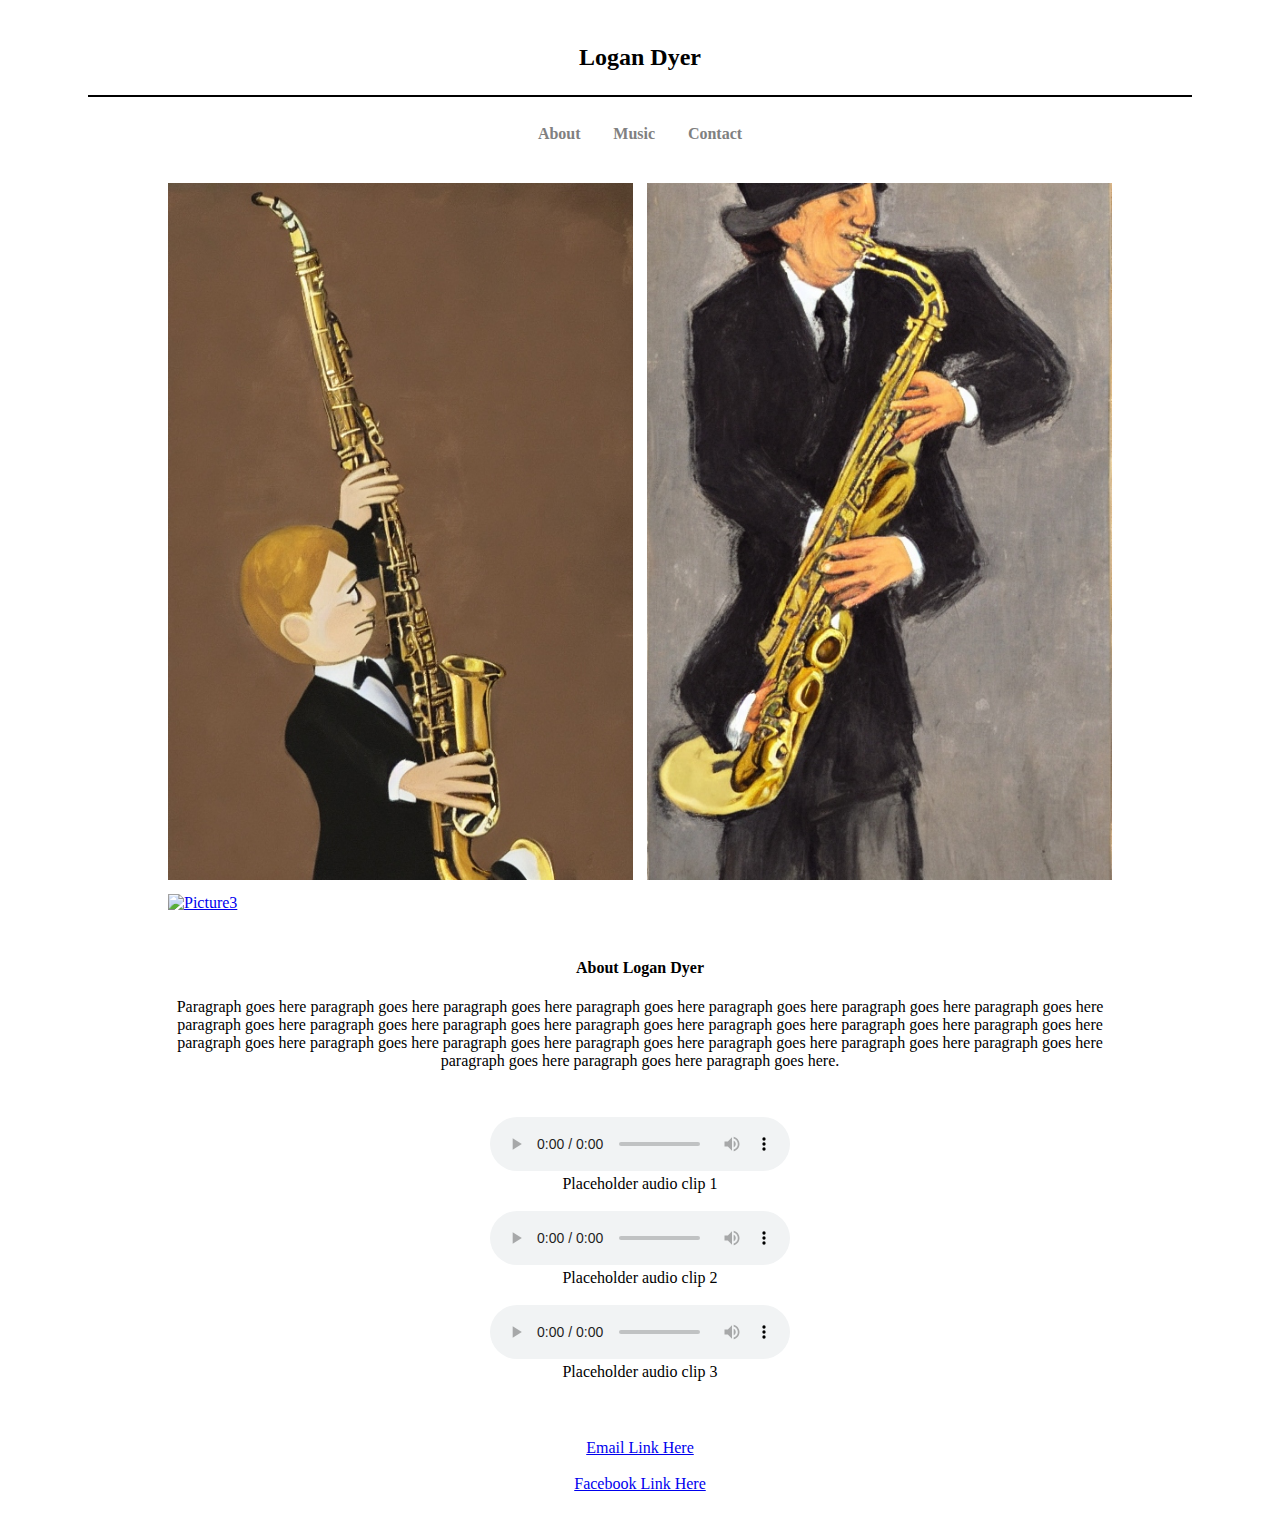
==== index.html @ af30a471 "Add files via upload" ====
<!--  Logan Dyer website
	  by Eric Joest, Jan 2023
-->

<!DOCTYPE html>
<html lang="en">
<head>
	<link rel="stylesheet" href="css/loganstyle.css">
	<title>Logan Dyer</title>
	<meta charset="utf-8">
	<meta name="viewport" content="width=device-width, initial-scale=1">
	<meta name="description" content="Logan Dyer, provider of music">
</head>

<body>

	<div id="container">

	<header>
		<h2 class="banner">Logan Dyer</h2>	
	</header>
	
	<nav>
		<ul>
			<li><a href="index.html#about">About</a></li>
			<li><a href="index.html#music">Music</a></li>
			<li><a href="index.html#contact">Contact</a></li>
		</ul>
	</nav>
	
	<main>
		<div class="pic1-wrapper">
			<a href="images/sax1.jpg"><img class="narrow-pic" src="images/sax1.jpg" alt="Picture 1"></a>
		</div>
		
		<div class="pic2-wrapper">
			<a href="images/sax2.jpg"><img class="narrow-pic" src="images/sax2.jpg" alt="Picture2"></a>
		</div>

		<div class="pic3-wrapper">
			<a href="images/sax3.jpg"><img class="wide-pic" src="images/sax3.jpg" alt="Picture3"></a>
		</div>
		
		<div class="paragraph-wrapper" id="about">
			<h4>About Logan Dyer</h4>
			<p>Paragraph goes here paragraph goes here paragraph goes here paragraph goes here
			 paragraph goes here paragraph goes here paragraph goes here paragraph goes here
			  paragraph goes here paragraph goes here paragraph goes here paragraph goes here
			   paragraph goes here paragraph goes here paragraph goes here paragraph goes here
			    paragraph goes here paragraph goes here paragraph goes here paragraph goes here
				 paragraph goes here paragraph goes here paragraph goes here paragraph goes here.</p>
		</div>
		
		<div class="audio-wrapper" id="music">
			<audio controls>
				<source src="audio/clip1.mp3" type="audio/mp3">
				<p>Placeholder audio clip 1</p>
			</audio>
			<br>Placeholder audio clip 1<br><br>

			<audio controls>
				<source src="audio/clip2.mp3" type="audio/mp3">
				<p>Placeholder audio clip 2</p>
			</audio>
			<br>Placeholder audio clip 2<br><br>

			<audio controls>
				<source src="audio/clip3.mp3" type="audio/mp3">
				<p>Placeholder audio clip 3</p>
			</audio>
			<br>Placeholder audio clip 3<br><br>
		</div>
	</main>

	<footer>
		<a id="contact" href="mailto:logansemail@gmail.com">Email Link Here</a><br><br>
		<a href="mailto:logansemail@gmail.com">Facebook Link Here</a>
	</footer>

	</div>
	
</body>
</html>
---- css/loganstyle.css ----
/*  Logan Dyer website
	by Eric Joest, Jan 2023
*/

body {
	background-color: #FFFFFF;	
}

img {
	width: 100%;
	object-fit: contain;
}

iframe {
	border: none;
}

#contact {
	active: false;
}

.pic1-wrapper {
	float: right;
	display: block;
	width: 49.25%;
	margin-bottom: 1%;
}

.pic2-wrapper {
	display: block;
	width: 49.25%;
	margin-bottom: 1%;
}

.pic3-wrapper {
	display: block;
	width: 100%;
	margin-bottom: 5%;
}

.audio-wrapper {
	width: 100%;
	text-align: center;
}

.paragraph-wrapper {
	width: 100%;
	text-align: center;
	margin-bottom: 5%;
}
	
.banner {
	border-bottom: solid 0.05em;
	padding-bottom: .5em;
	margin-bottom: .5em;
}

.wide-pic {
	display: block;
	width: 100%;
}

#container {
	width: 100%;
	margin-left: auto;
	margin-right: auto;
	margin-bottom: 2em;
}

header {
	font-family: Georgia, "Times New Roman", sans-serif;
	background-color: #FFFFFF;
	text-align: center;
}

nav {
	font-family: Georgia, "Times New Roman", sans-serif;
	font-size: 1em;
	font-weight: bold;
	text-align: center;
}

nav ul {
	padding: 0;
	margin-top: 0.5em;
	margin-bottom: 0.5em;
}

nav li {
	list-style-type: none;
	margin: 0.4em;
	padding: 0.5em;
	display: inline;
}

nav li a {
	color: #808080;
	text-decoration: none;
}

nav li a:link {
	color: #808080;
}


main {
	display: block;
	font-family: Georgia, "Times New Roman", sans-serif;
	font-size: 1em;
	margin-top: 0.2em;
	padding: 0.5em;
}

footer {
	font-size: .1.5em;
	text-align: center;
	margin-top: 2em;
}

a:active, a:focus {
  outline: 0;
  border: none;
  -moz-outline-style: none;
}

/* Media query for tablet/small desktop window  
	Adds whitespace to sides and hover to menu
*/
@media only screen and (min-width: 600px) {

	main {
		padding-top: 2em;
		padding-left: 10em;
		padding-right: 10em;
	}
	
	header {
		padding-left: 5em;
		padding-right: 5em;
		padding-top: 1em;
		padding-bottom: .5em;
	}
	
	.banner {
		border-bottom: solid 0.1em;	
		padding-bottom: 1em;			
	}
	
	nav li a:hover {
		color: #000000;
		font-size: 1.1em;
	}
}

/* media query for desktop viewport 
@media only screen and (min-width: 1700px) {
	main {
		padding-top: 2em;
		padding-left: 15em;
		padding-right: 15em;
	}
	
	header {
		padding-left: 10em;
		padding-right: 10em;
		padding-top: 1em;
		padding-bottom: .5em;
	}
	
}
*/
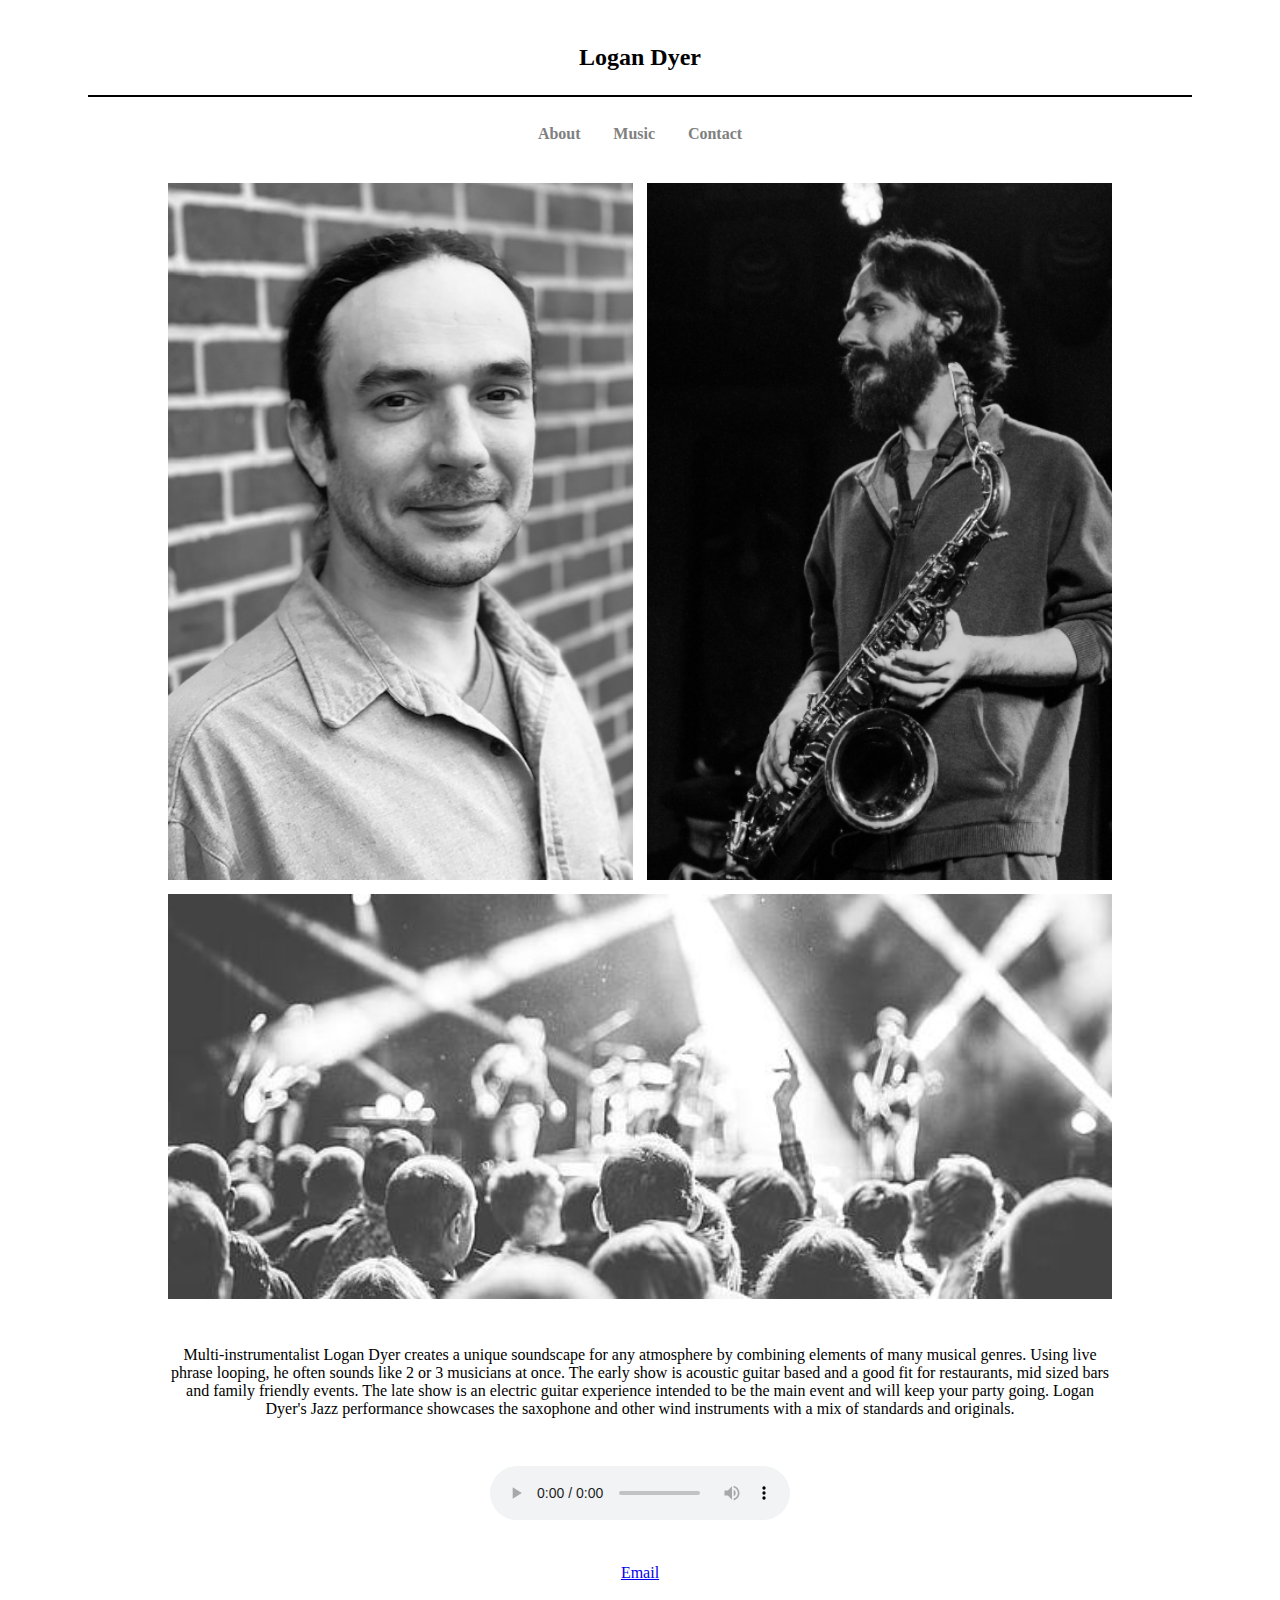
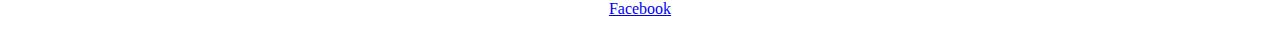
==== commit 4f959897: "Add files via upload" ====
--- a/index.html
+++ b/index.html
@@ -30,51 +30,32 @@
 	
 	<main>
 		<div class="pic1-wrapper">
-			<a href="images/sax1.jpg"><img class="narrow-pic" src="images/sax1.jpg" alt="Picture 1"></a>
+			<a href="images/4.png"><img class="narrow-pic" src="images/4.png" alt="Picture 1"></a>
 		</div>
 		
 		<div class="pic2-wrapper">
-			<a href="images/sax2.jpg"><img class="narrow-pic" src="images/sax2.jpg" alt="Picture2"></a>
+			<a href="images/1.jpg"><img class="narrow-pic" src="images/1.jpg" alt="Picture2"></a>
 		</div>
 
 		<div class="pic3-wrapper">
-			<a href="images/sax3.jpg"><img class="wide-pic" src="images/sax3.jpg" alt="Picture3"></a>
+			<a href="images/wide_crowd_cropped.jpg"><img class="wide-pic" src="images/wide_crowd_cropped.jpg" alt="Picture3"></a>
 		</div>
 		
 		<div class="paragraph-wrapper" id="about">
-			<h4>About Logan Dyer</h4>
-			<p>Paragraph goes here paragraph goes here paragraph goes here paragraph goes here
-			 paragraph goes here paragraph goes here paragraph goes here paragraph goes here
-			  paragraph goes here paragraph goes here paragraph goes here paragraph goes here
-			   paragraph goes here paragraph goes here paragraph goes here paragraph goes here
-			    paragraph goes here paragraph goes here paragraph goes here paragraph goes here
-				 paragraph goes here paragraph goes here paragraph goes here paragraph goes here.</p>
+			<p>Multi-instrumentalist Logan Dyer creates a unique soundscape for any atmosphere by combining elements of many musical genres.  Using live phrase looping, he often sounds like 2 or 3 musicians at once.  The early show is acoustic guitar based and a good fit for restaurants,  mid sized bars and family friendly events.  The late show is an electric guitar experience intended to be the main event and will keep your party going.  Logan Dyer's Jazz performance showcases the saxophone and other wind instruments with a mix of standards and originals.</p>
 		</div>
 		
 		<div class="audio-wrapper" id="music">
 			<audio controls>
 				<source src="audio/clip1.mp3" type="audio/mp3">
-				<p>Placeholder audio clip 1</p>
+				<p>clip 1</p>
 			</audio>
-			<br>Placeholder audio clip 1<br><br>
-
-			<audio controls>
-				<source src="audio/clip2.mp3" type="audio/mp3">
-				<p>Placeholder audio clip 2</p>
-			</audio>
-			<br>Placeholder audio clip 2<br><br>
-
-			<audio controls>
-				<source src="audio/clip3.mp3" type="audio/mp3">
-				<p>Placeholder audio clip 3</p>
-			</audio>
-			<br>Placeholder audio clip 3<br><br>
 		</div>
 	</main>
 
 	<footer>
-		<a id="contact" href="mailto:logansemail@gmail.com">Email Link Here</a><br><br>
-		<a href="mailto:logansemail@gmail.com">Facebook Link Here</a>
+		<a id="contact" href="mailto:musicalinstrument@yahoo.com">Email</a><br><br>
+		<a href="https://www.facebook.com/LoganDyerJazz?mibextid=LQQJ4d" target="_blank" rel="noopener noreferrer">Facebook</a>
 	</footer>
 
 	</div>
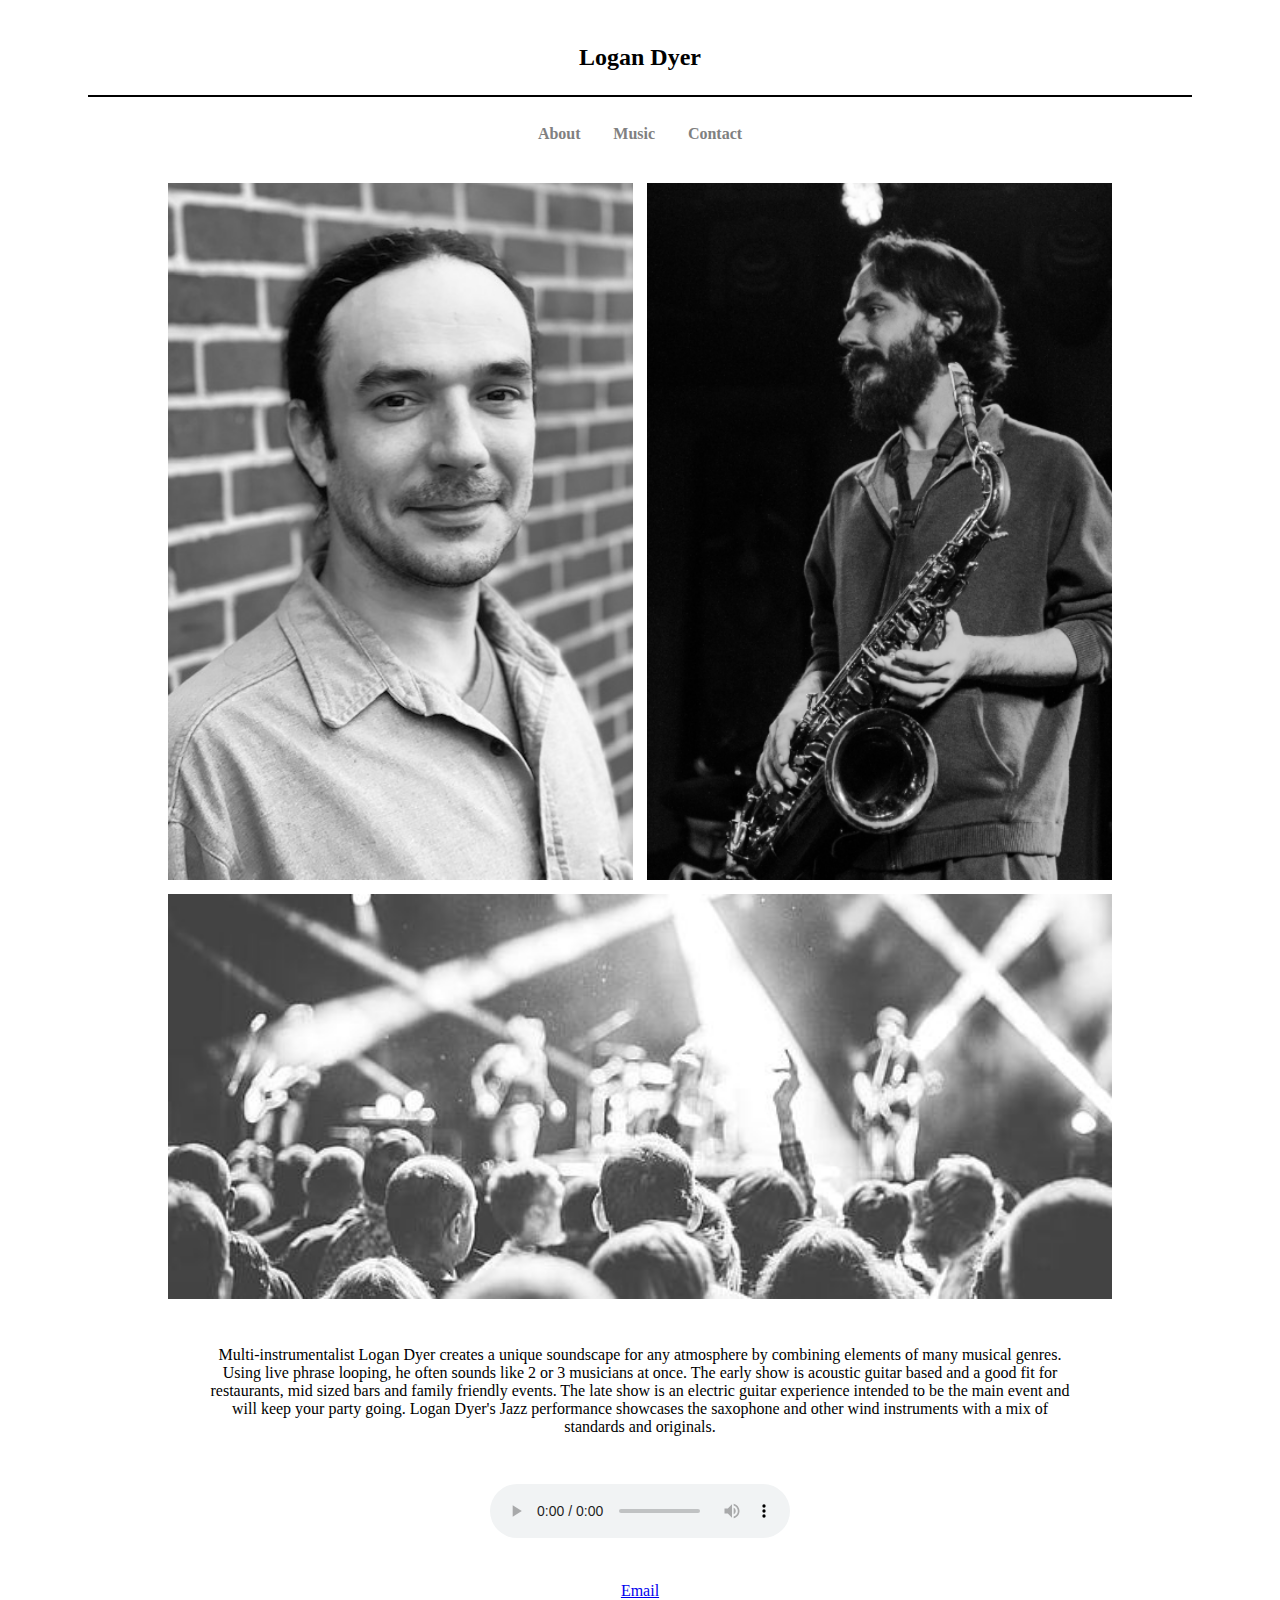
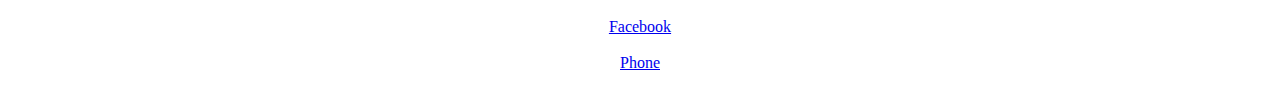
==== commit bd278bfc: "Add files via upload" ====
--- a/index.html
+++ b/index.html
@@ -6,7 +6,7 @@
 <html lang="en">
 <head>
 	<link rel="stylesheet" href="css/loganstyle.css">
-	<title>Logan Dyer</title>
+	<title>Logan Dyer Music</title>
 	<meta charset="utf-8">
 	<meta name="viewport" content="width=device-width, initial-scale=1">
 	<meta name="description" content="Logan Dyer, provider of music">
@@ -30,15 +30,15 @@
 	
 	<main>
 		<div class="pic1-wrapper">
-			<a href="images/4.png"><img class="narrow-pic" src="images/4.png" alt="Picture 1"></a>
+			<a href="photos.html#slide-2"><img class="narrow-pic" src="images/4.png" alt="Picture 2"></a>
 		</div>
 		
 		<div class="pic2-wrapper">
-			<a href="images/1.jpg"><img class="narrow-pic" src="images/1.jpg" alt="Picture2"></a>
+			<a href="photos.html#slide-1"><img class="narrow-pic" src="images/1.jpg" alt="Picture 1"></a>
 		</div>
 
 		<div class="pic3-wrapper">
-			<a href="images/wide_crowd_cropped.jpg"><img class="wide-pic" src="images/wide_crowd_cropped.jpg" alt="Picture3"></a>
+			<a href="photos.html#slide-3"><img class="wide-pic" src="images/wide_crowd_cropped.jpg" alt="Picture 3"></a>
 		</div>
 		
 		<div class="paragraph-wrapper" id="about">
@@ -55,7 +55,8 @@
 
 	<footer>
 		<a id="contact" href="mailto:musicalinstrument@yahoo.com">Email</a><br><br>
-		<a href="https://www.facebook.com/LoganDyerJazz?mibextid=LQQJ4d" target="_blank" rel="noopener noreferrer">Facebook</a>
+		<a href="https://www.facebook.com/LoganDyerJazz?mibextid=LQQJ4d" target="_blank" rel="noopener noreferrer">Facebook</a><br><br>
+		<a href="tel:812-453-0129">Phone</a>
 	</footer>
 
 	</div>
--- a/css/loganstyle.css
+++ b/css/loganstyle.css
@@ -9,10 +9,6 @@
 img {
 	width: 100%;
 	object-fit: contain;
-}
-
-iframe {
-	border: none;
 }
 
 #contact {
@@ -47,6 +43,11 @@
 	width: 100%;
 	text-align: center;
 	margin-bottom: 5%;
+}
+
+.paragraph-wrapper p {
+	padding-left: 2em;
+	padding-right: 2em;
 }
 	
 .banner {
@@ -123,6 +124,11 @@
   -moz-outline-style: none;
 }
 
+nav li a:hover, a:active {
+	color: #000000;
+	font-size: 1.1em;
+}
+
 /* Media query for tablet/small desktop window  
 	Adds whitespace to sides and hover to menu
 */
@@ -146,13 +152,10 @@
 		padding-bottom: 1em;			
 	}
 	
-	nav li a:hover {
-		color: #000000;
-		font-size: 1.1em;
-	}
 }
 
-/* media query for desktop viewport 
+/* media query for desktop viewport -- might not use
+
 @media only screen and (min-width: 1700px) {
 	main {
 		padding-top: 2em;
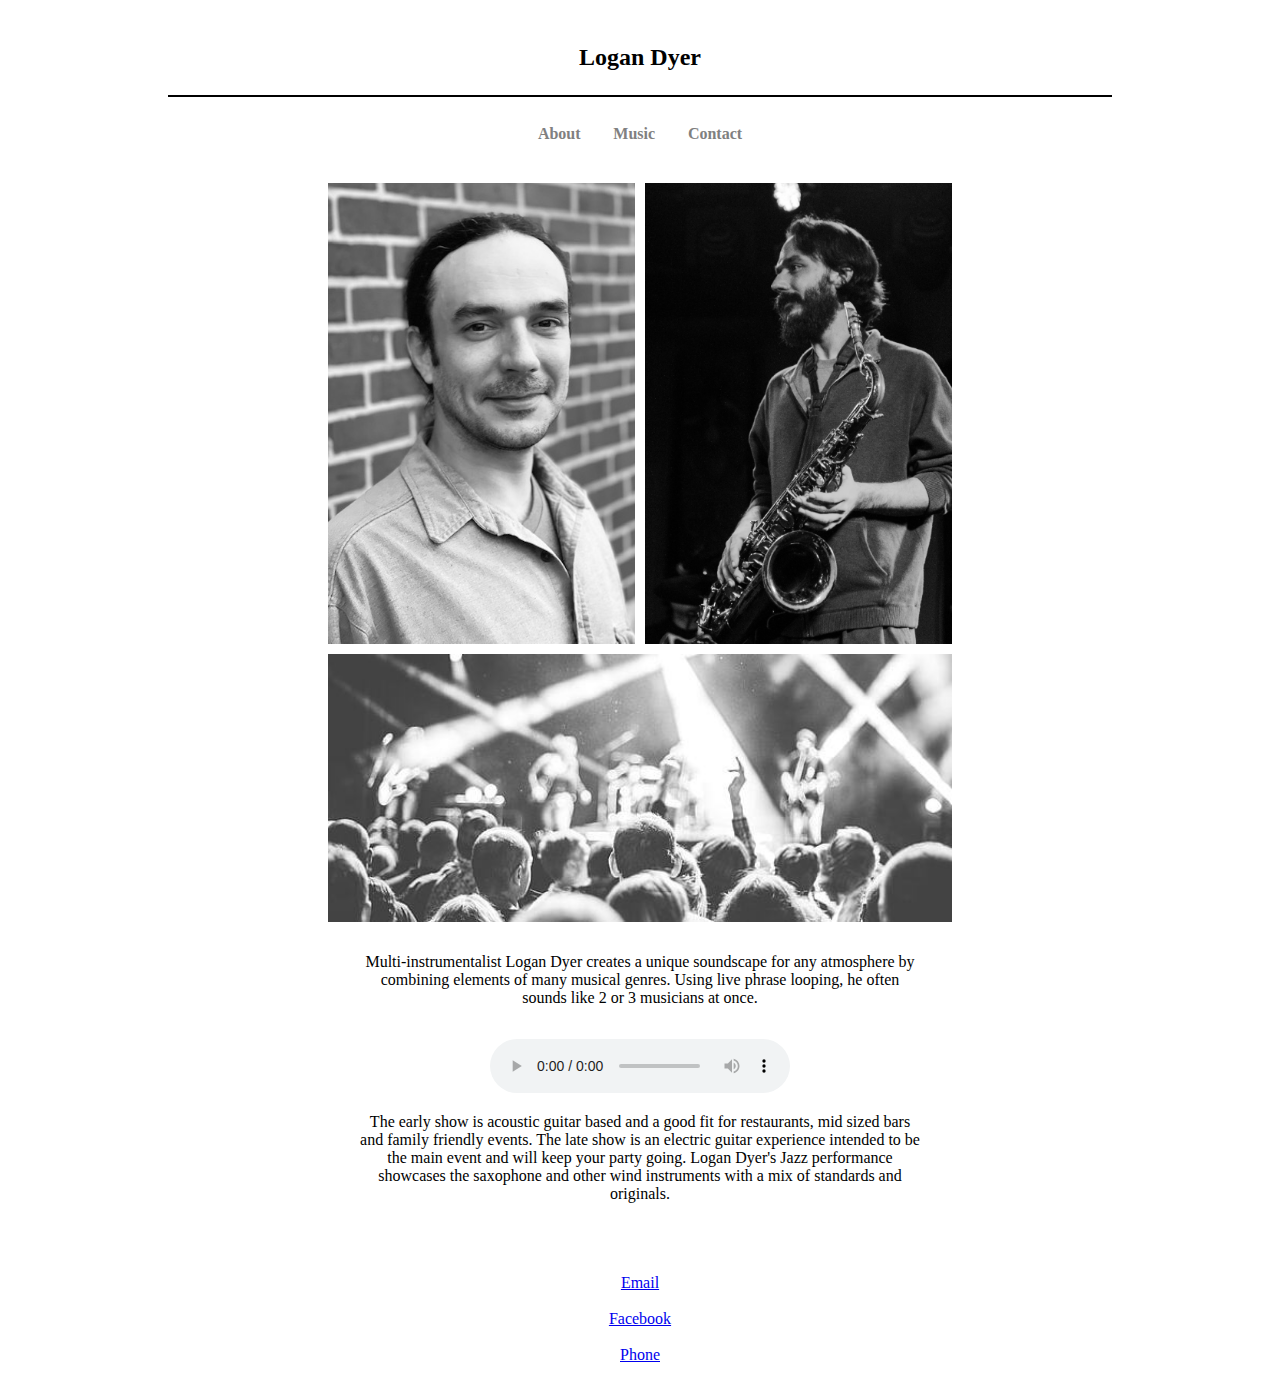
==== commit ece999d3: "Add files via upload" ====
--- a/index.html
+++ b/index.html
@@ -30,19 +30,19 @@
 	
 	<main>
 		<div class="pic1-wrapper">
-			<a href="photos.html#slide-2"><img class="narrow-pic" src="images/4.png" alt="Picture 2"></a>
+			<img class="narrow-pic" src="images/4.png" alt="Picture 2">
 		</div>
 		
 		<div class="pic2-wrapper">
-			<a href="photos.html#slide-1"><img class="narrow-pic" src="images/1.jpg" alt="Picture 1"></a>
+			<img class="narrow-pic" src="images/1.jpg" alt="Picture 1">
 		</div>
 
 		<div class="pic3-wrapper">
-			<a href="photos.html#slide-3"><img class="wide-pic" src="images/wide_crowd_cropped.jpg" alt="Picture 3"></a>
+			<img class="wide-pic" src="images/wide_crowd_cropped.jpg" alt="Picture 3">
 		</div>
 		
 		<div class="paragraph-wrapper" id="about">
-			<p>Multi-instrumentalist Logan Dyer creates a unique soundscape for any atmosphere by combining elements of many musical genres.  Using live phrase looping, he often sounds like 2 or 3 musicians at once.  The early show is acoustic guitar based and a good fit for restaurants,  mid sized bars and family friendly events.  The late show is an electric guitar experience intended to be the main event and will keep your party going.  Logan Dyer's Jazz performance showcases the saxophone and other wind instruments with a mix of standards and originals.</p>
+			<p>Multi-instrumentalist Logan Dyer creates a unique soundscape for any atmosphere by combining elements of many musical genres.  Using live phrase looping, he often sounds like 2 or 3 musicians at once.</p>
 		</div>
 		
 		<div class="audio-wrapper" id="music">
@@ -50,6 +50,10 @@
 				<source src="audio/clip1.mp3" type="audio/mp3">
 				<p>clip 1</p>
 			</audio>
+		</div>
+		
+		<div class="paragraph-wrapper">
+			<p>The early show is acoustic guitar based and a good fit for restaurants,  mid sized bars and family friendly events.  The late show is an electric guitar experience intended to be the main event and will keep your party going.  Logan Dyer's Jazz performance showcases the saxophone and other wind instruments with a mix of standards and originals.</p>
 		</div>
 	</main>
 
--- a/css/loganstyle.css
+++ b/css/loganstyle.css
@@ -4,6 +4,10 @@
 
 body {
 	background-color: #FFFFFF;	
+}
+
+html {
+	scroll-behavior: smooth;
 }
 
 img {
@@ -129,10 +133,11 @@
 	font-size: 1.1em;
 }
 
+
 /* Media query for tablet/small desktop window  
-	Adds whitespace to sides and hover to menu
+	Adds whitespace to sides
 */
-@media only screen and (min-width: 600px) {
+@media only screen and (min-width: 650px) {
 
 	main {
 		padding-top: 2em;
@@ -154,13 +159,13 @@
 	
 }
 
-/* media query for desktop viewport -- might not use
-
-@media only screen and (min-width: 1700px) {
+/* media query for small desktop viewport
+*/
+@media only screen and (min-width: 1200px) {
 	main {
 		padding-top: 2em;
-		padding-left: 15em;
-		padding-right: 15em;
+		padding-left: 20em;
+		padding-right: 20em;
 	}
 	
 	header {
@@ -171,5 +176,23 @@
 	}
 	
 }
+
+/* media query for large desktop viewport
 */
+@media only screen and (min-width: 1700px) {
+	main {
+		padding-top: 2em;
+		padding-left: 30em;
+		padding-right: 30em;
+	}
+	
+	header {
+		padding-left: 10em;
+		padding-right: 10em;
+		padding-top: 1em;
+		padding-bottom: .5em;
+	}
+	
+}
+
 	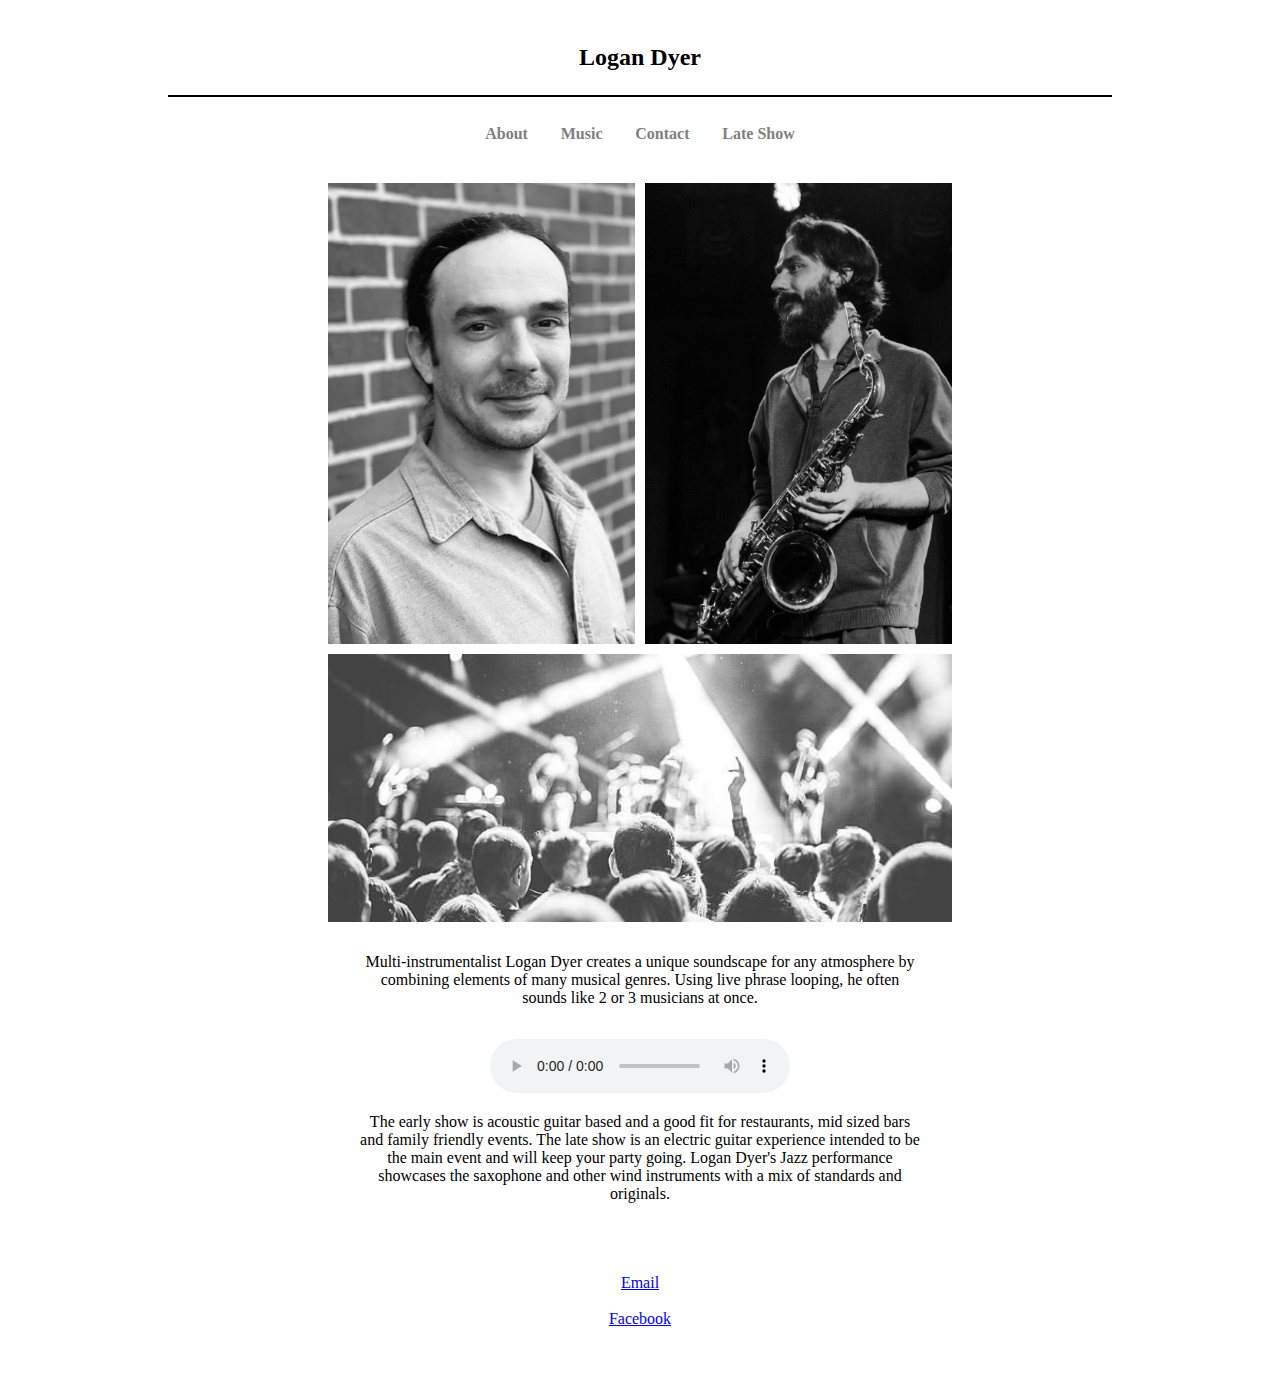
==== commit 0f5e84ee: "Add files via upload" ====
--- a/index.html
+++ b/index.html
@@ -25,6 +25,7 @@
 			<li><a href="index.html#about">About</a></li>
 			<li><a href="index.html#music">Music</a></li>
 			<li><a href="index.html#contact">Contact</a></li>
+			<li><a href="lateshow.html">Late Show</a></li>
 		</ul>
 	</nav>
 	
@@ -60,7 +61,6 @@
 	<footer>
 		<a id="contact" href="mailto:musicalinstrument@yahoo.com">Email</a><br><br>
 		<a href="https://www.facebook.com/LoganDyerJazz?mibextid=LQQJ4d" target="_blank" rel="noopener noreferrer">Facebook</a><br><br>
-		<a href="tel:812-453-0129">Phone</a>
 	</footer>
 
 	</div>
--- a/css/loganstyle.css
+++ b/css/loganstyle.css
@@ -134,7 +134,7 @@
 }
 
 
-/* Media query for tablet/small desktop window  
+/* Media query for tablet  
 	Adds whitespace to sides
 */
 @media only screen and (min-width: 650px) {
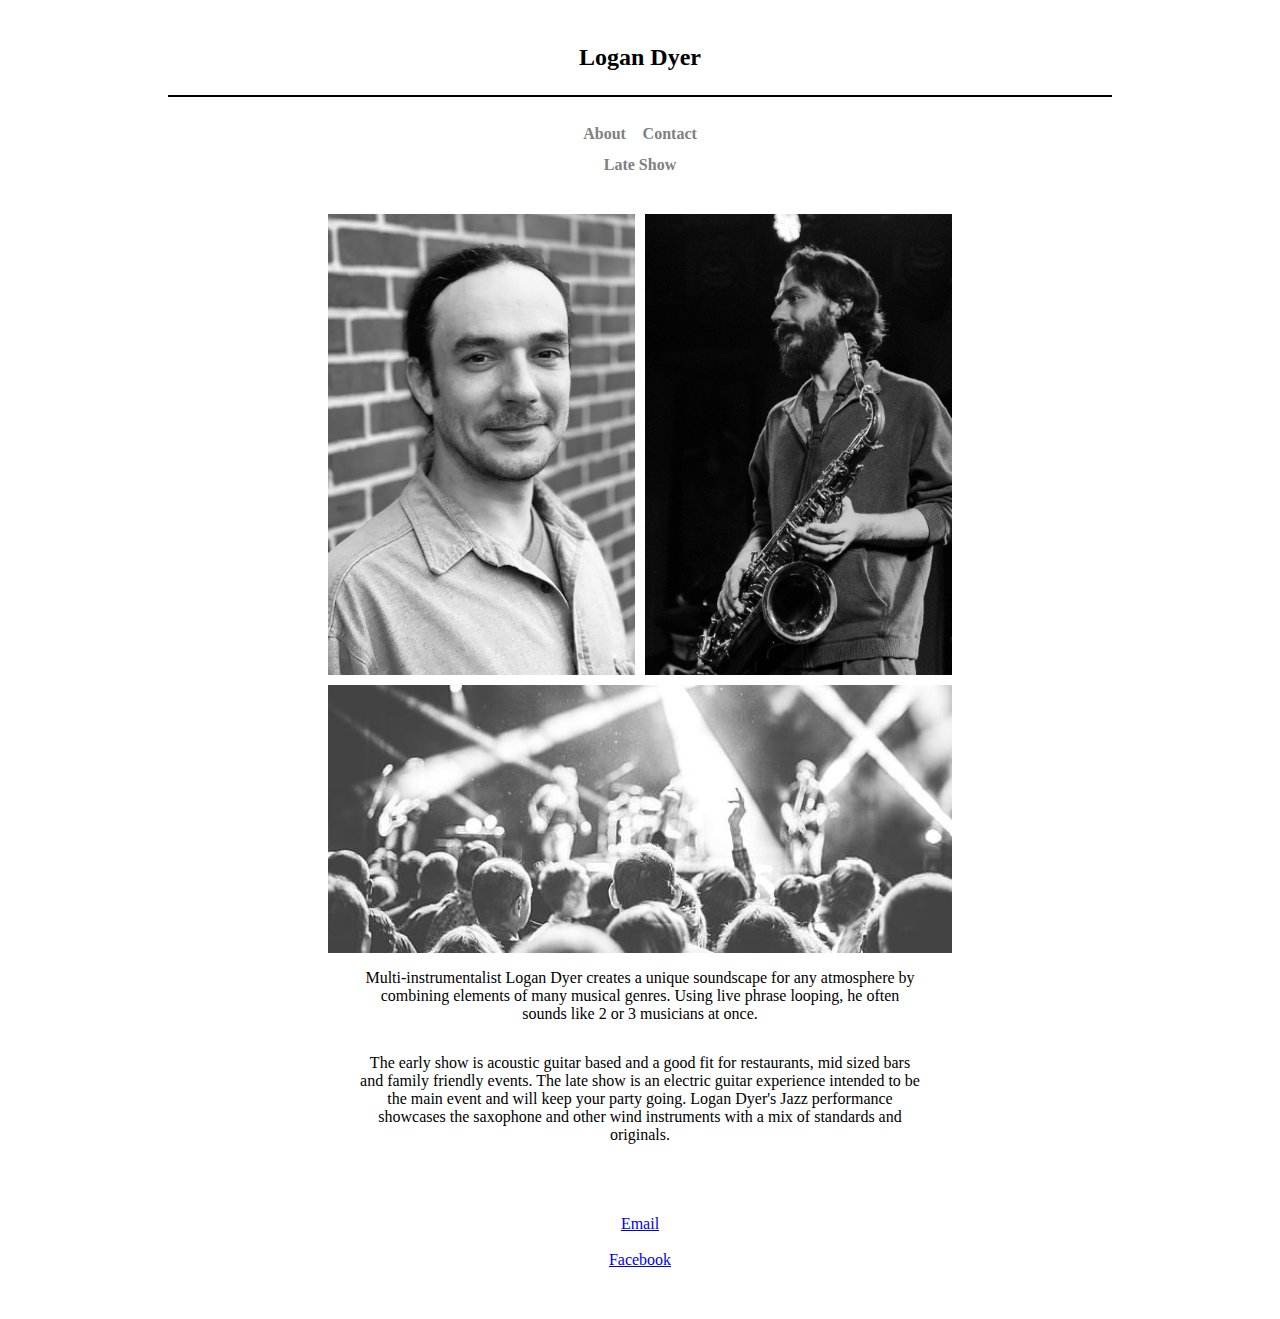
==== commit f52df6d6: "removed main page audio track" ====
--- a/index.html
+++ b/index.html
@@ -22,9 +22,11 @@
 	
 	<nav>
 		<ul>
-			<li><a href="index.html#about">About</a></li>
-			<li><a href="index.html#music">Music</a></li>
-			<li><a href="index.html#contact">Contact</a></li>
+			<div class="top_row">
+				<li><a href="index.html#about">About</a></li>
+				<!-- <li><a href="index.html#music">Music</a></li> -->
+				<li><a href="index.html#contact">Contact</a></li>
+			</div>
 			<li><a href="lateshow.html">Late Show</a></li>
 		</ul>
 	</nav>
@@ -43,18 +45,24 @@
 		</div>
 		
 		<div class="paragraph-wrapper" id="about">
-			<p>Multi-instrumentalist Logan Dyer creates a unique soundscape for any atmosphere by combining elements of many musical genres.  Using live phrase looping, he often sounds like 2 or 3 musicians at once.</p>
+			<p>Multi-instrumentalist Logan Dyer creates a unique soundscape for any atmosphere
+				by combining elements of many musical genres.  Using live phrase looping,
+				he often sounds like 2 or 3 musicians at once.</p>
 		</div>
-		
+		<!--
 		<div class="audio-wrapper" id="music">
 			<audio controls>
 				<source src="audio/clip1.mp3" type="audio/mp3">
 				<p>clip 1</p>
 			</audio>
 		</div>
-		
+		-->
 		<div class="paragraph-wrapper">
-			<p>The early show is acoustic guitar based and a good fit for restaurants,  mid sized bars and family friendly events.  The late show is an electric guitar experience intended to be the main event and will keep your party going.  Logan Dyer's Jazz performance showcases the saxophone and other wind instruments with a mix of standards and originals.</p>
+			<p>The early show is acoustic guitar based and a good fit for restaurants,
+				mid sized bars and family friendly events.
+				The late show is an electric guitar experience intended to be the main event
+				and will keep your party going.  Logan Dyer's Jazz performance showcases the
+				saxophone and other wind instruments with a mix of standards and originals.</p>
 		</div>
 	</main>
 
--- a/css/loganstyle.css
+++ b/css/loganstyle.css
@@ -35,10 +35,21 @@
 .pic3-wrapper {
 	display: block;
 	width: 100%;
+	margin-bottom: 2%;
+}
+
+.pic4-wrapper {
+	display: block;
+	width: 100%;
 	margin-bottom: 5%;
 }
 
 .audio-wrapper {
+	width: 100%;
+	text-align: center;
+}
+
+.video-wrapper {
 	width: 100%;
 	text-align: center;
 }
@@ -64,6 +75,11 @@
 	display: block;
 	width: 100%;
 }
+
+.top_row {
+	margin-bottom: .8em;
+}
+
 
 #container {
 	width: 100%;
@@ -98,6 +114,15 @@
 	display: inline;
 }
 
+@media only screen and (min-width: 350px) {
+	nav li {
+		list-style-type: none;
+		margin: 0.2em;
+		padding: 0.2em;
+		display: inline;
+	}
+}
+
 nav li a {
 	color: #808080;
 	text-decoration: none;
